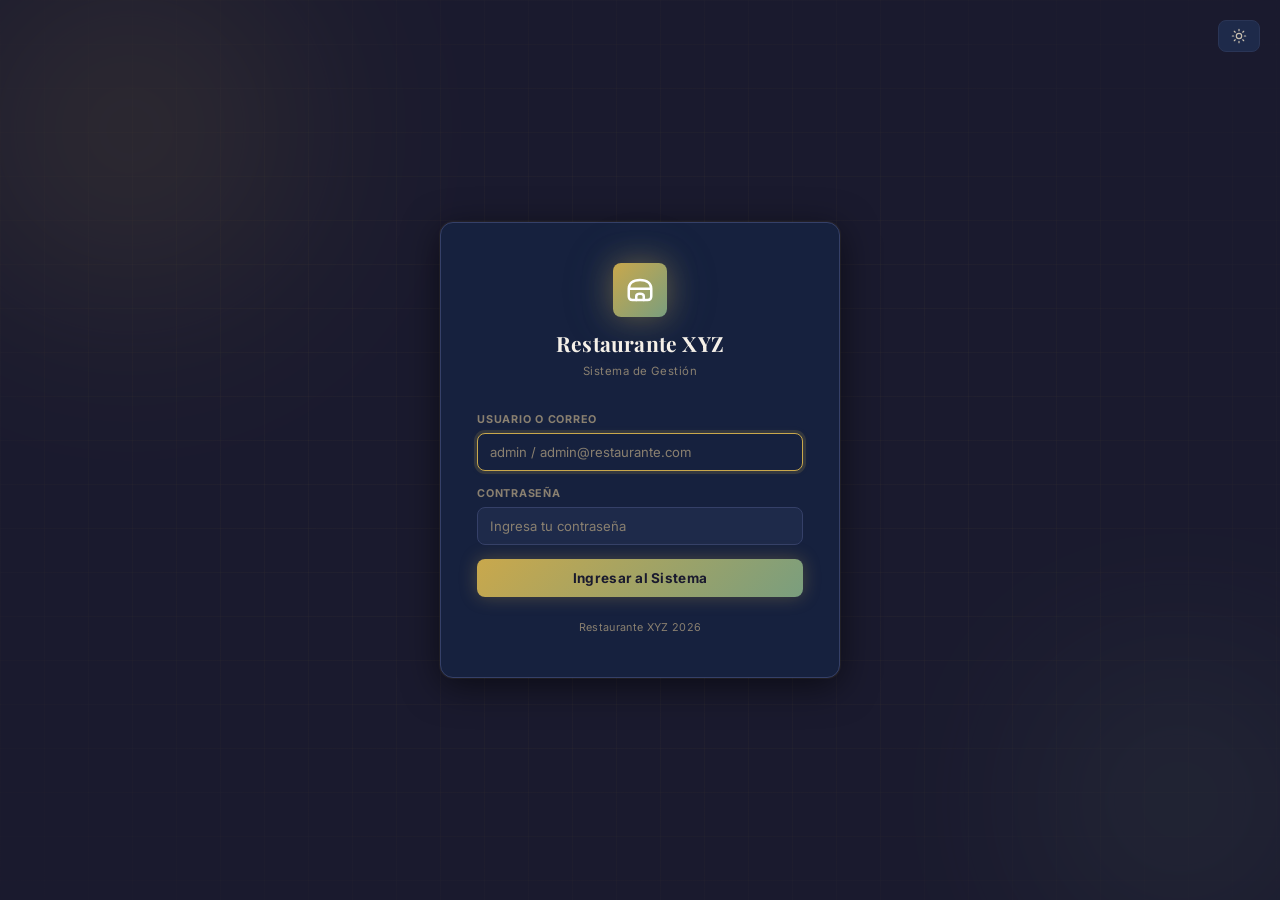
==== index.html @ c01ee467 "Martha: [Desarrollo de codigo de archivos html, js y css]" ====
<!DOCTYPE html>
<html lang="es">
<head>
    <meta charset="UTF-8" />
    <meta name="viewport" content="width=device-width, initial-scale=1.0" />
    <title>Sistema de Gestión - Restaurante XYZ</title>
    <link rel="stylesheet" href="css/main.css" />
</head>
<body>

<button class="theme-toggle login-theme-toggle" type="button" title="Cambiar tema">
    <span data-theme-icon></span>
</button>

<div class="login-page">

    <div class="login-bg">
        <div class="login-bg-grid"></div>
        <div class="login-bg-orb"></div>
        <div class="login-bg-orb"></div>
    </div>

    <div class="login-box">

        <div class="login-logo">
            <div class="login-logo-icon">
                <svg width="30" height="30" viewBox="0 0 24 24" fill="none"
                     xmlns="http://www.w3.org/2000/svg">
                    <path d="M3 11H21M3 11C3 7 6 4 12 4C18 4 21 7 21 11M3 11V17C3 19 4 20 6 20H18C20 20 21 19 21 17V11"
                          stroke="#fff" stroke-width="2" stroke-linecap="round" stroke-linejoin="round"/>
                    <path d="M9 20V17C9 15.5 10 15 12 15C14 15 15 15.5 15 17V20"
                          stroke="#fff" stroke-width="2" stroke-linecap="round" stroke-linejoin="round"/>
                </svg>
            </div>
            <h1>Restaurante XYZ</h1>
            <p>Sistema de Gestión</p>
        </div>

        <div id="login-error" class="login-error hidden">
            <span>!</span>
            <span id="login-error-msg">Error al iniciar sesión.</span>
        </div>

        <form id="login-form" class="login-form" autocomplete="off">

            <div class="form-group">
                <label class="form-label">Usuario o Correo</label>
                <input
                    type="text"
                    id="input-usuario"
                    class="form-control"
                    placeholder="admin / admin@restaurante.com"
                    required
                    autofocus
                />
            </div>

            <div class="form-group">
                <label class="form-label">Contraseña</label>
                <input
                    type="password"
                    id="input-contrasena"
                    class="form-control"
                    placeholder="Ingresa tu contraseña"
                    required
                />
            </div>

            <button
                type="submit"
                class="btn btn-primary btn-full btn-lg"
                id="btn-login">
                Ingresar al Sistema
            </button>

        </form>

        <div class="login-footer">
            Restaurante XYZ 2026
        </div>

    </div>
</div>

<script src="js/config.js"></script>
<script src="js/core/app.js"></script>
<script src="js/core/sesion.guard.js"></script>
<script src="js/services/api.service.js"></script>
<script src="js/services/auth.service.js"></script>

<script>
document.addEventListener('DOMContentLoaded', () => {

    if (SesionGuard.isLogged()) {
        SesionGuard.redirectToDashboard();
        return;
    }

    const form      = document.getElementById('login-form');
    const btnLogin  = document.getElementById('btn-login');
    const errorEl   = document.getElementById('login-error');
    const errorMsg  = document.getElementById('login-error-msg');
    const inputUser = document.getElementById('input-usuario');
    const inputPass = document.getElementById('input-contrasena');

    function showError(msg) {
        errorMsg.textContent = msg;
        errorEl.classList.remove('hidden');
    }

    function hideError() {
        errorEl.classList.add('hidden');
    }

    function setLoading(loading) {
        btnLogin.disabled    = loading;
        btnLogin.textContent = loading ? 'Verificando...' : 'Ingresar al Sistema';
    }

    form.addEventListener('submit', async (e) => {
        e.preventDefault();
        hideError();

        const identificador = inputUser.value.trim();
        const contrasena    = inputPass.value;

        if (!identificador || !contrasena) {
            showError('Complete todos los campos.');
            return;
        }

        setLoading(true);

        const res = await AuthService.login(identificador, contrasena);

        if (res?.ok && res.data?.success) {
            SesionGuard.setSession(res.data.data.token, res.data.data.usuario);
            btnLogin.textContent = 'Acceso concedido ✓';
            setTimeout(() => SesionGuard.redirectToDashboard(), 400);
        } else {
            showError(res?.data?.message || 'Credenciales incorrectas.');
            setLoading(false);
            inputPass.value = '';
            inputPass.focus();
        }
    });

    inputUser.addEventListener('keydown', (e) => {
        if (e.key === 'Enter') {
            e.preventDefault();
            inputPass.focus();
        }
    });

    inputUser.addEventListener('input', hideError);
    inputPass.addEventListener('input', hideError);

});
</script>

</body>
</html>
---- css/main.css ----
@import url('./desing.css');
@import url('./base/reset.css');
@import url('./base/typography.css');
@import url('./componentes/sidebar.css');
@import url('./componentes/topbar.css');
@import url('./componentes/buttons.css');
@import url('./componentes/forms.css');
@import url('./componentes/tables.css');
@import url('./componentes/modals.css');
@import url('./componentes/toast.css');
@import url('./pages/login.css');
@import url('./pages/dashboard.css');
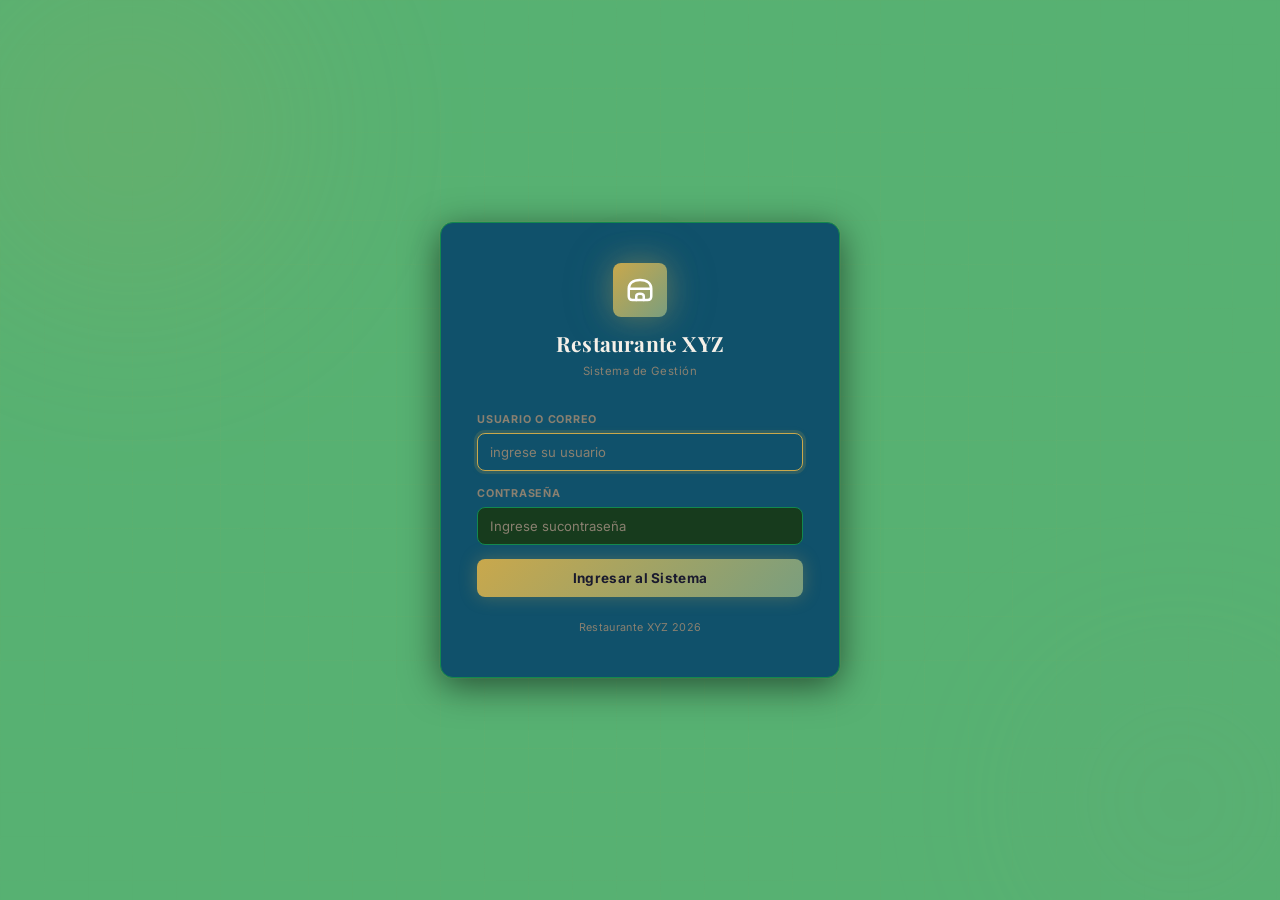
==== commit cc9b219e: "Martha:[ajustes finales]" ====
--- a/index.html
+++ b/index.html
@@ -1,162 +1,154 @@
 <!DOCTYPE html>
 <html lang="es">
+
 <head>
     <meta charset="UTF-8" />
     <meta name="viewport" content="width=device-width, initial-scale=1.0" />
     <title>Sistema de Gestión - Restaurante XYZ</title>
     <link rel="stylesheet" href="css/main.css" />
+    <link rel="preconnect" href="https://fonts.googleapis.com">
+
+    <link rel="preconnect" href="https://fonts.gstatic.com" crossorigin>
+
+    <link
+        href="https://fonts.googleapis.com/css2?family=Playfair+Display:wght@400;600;700&family=Poppins:wght@300;400;500;600;700&display=swap"
+        rel="stylesheet">
 </head>
 <body>
+    
 
-<button class="theme-toggle login-theme-toggle" type="button" title="Cambiar tema">
-    <span data-theme-icon></span>
-</button>
+    <div class="login-page">
 
-<div class="login-page">
+        <div class="login-bg">
+            <div class="login-bg-grid"></div>
+            <div class="login-bg-orb"></div>
+            <div class="login-bg-orb"></div>
+        </div>
 
-    <div class="login-bg">
-        <div class="login-bg-grid"></div>
-        <div class="login-bg-orb"></div>
-        <div class="login-bg-orb"></div>
+        <div class="login-box">
+
+            <div class="login-logo">
+                <div class="login-logo-icon">
+                    <svg width="30" height="30" viewBox="0 0 24 24" fill="none" xmlns="http://www.w3.org/2000/svg">
+                        <path
+                            d="M3 11H21M3 11C3 7 6 4 12 4C18 4 21 7 21 11M3 11V17C3 19 4 20 6 20H18C20 20 21 19 21 17V11"
+                            stroke="#fff" stroke-width="2" stroke-linecap="round" stroke-linejoin="round" />
+                        <path d="M9 20V17C9 15.5 10 15 12 15C14 15 15 15.5 15 17V20" stroke="#fff" stroke-width="2"
+                            stroke-linecap="round" stroke-linejoin="round" />
+                    </svg>
+                </div>
+                <h1>Restaurante XYZ</h1>
+                <p>Sistema de Gestión</p>
+            </div>
+
+            <div id="login-error" class="login-error hidden">
+                <span>!</span>
+                <span id="login-error-msg">Error al iniciar sesión.</span>
+            </div>
+
+            <form id="login-form" class="login-form" autocomplete="off">
+
+                <div class="form-group">
+                    <label class="form-label">Usuario o Correo</label>
+                    <input type="text" id="input-usuario" class="form-control" placeholder="ingrese su usuario" required
+                        autofocus />
+                </div>
+
+                <div class="form-group">
+                    <label class="form-label">Contraseña</label>
+                    <input type="password" id="input-contrasena" class="form-control" placeholder="Ingrese sucontraseña"
+                        required />
+                </div>
+
+                <button type="submit" class="btn btn-primary btn-full btn-lg" id="btn-login">
+                    Ingresar al Sistema
+                </button>
+
+            </form>
+
+            <div class="login-footer">
+                Restaurante XYZ 2026
+            </div>
+
+        </div>
     </div>
 
-    <div class="login-box">
+    <script src="js/config.js"></script>
+    <script src="js/core/app.js"></script>
+    <script src="js/core/sesion.guard.js"></script>
+    <script src="js/services/api.service.js"></script>
+    <script src="js/services/auth.service.js"></script>
 
-        <div class="login-logo">
-            <div class="login-logo-icon">
-                <svg width="30" height="30" viewBox="0 0 24 24" fill="none"
-                     xmlns="http://www.w3.org/2000/svg">
-                    <path d="M3 11H21M3 11C3 7 6 4 12 4C18 4 21 7 21 11M3 11V17C3 19 4 20 6 20H18C20 20 21 19 21 17V11"
-                          stroke="#fff" stroke-width="2" stroke-linecap="round" stroke-linejoin="round"/>
-                    <path d="M9 20V17C9 15.5 10 15 12 15C14 15 15 15.5 15 17V20"
-                          stroke="#fff" stroke-width="2" stroke-linecap="round" stroke-linejoin="round"/>
-                </svg>
-            </div>
-            <h1>Restaurante XYZ</h1>
-            <p>Sistema de Gestión</p>
-        </div>
+    <script>
+        document.addEventListener('DOMContentLoaded', () => {
 
-        <div id="login-error" class="login-error hidden">
-            <span>!</span>
-            <span id="login-error-msg">Error al iniciar sesión.</span>
-        </div>
+            if (SesionGuard.isLogged()) {
+                SesionGuard.redirectToDashboard();
+                return;
+            }
 
-        <form id="login-form" class="login-form" autocomplete="off">
+            const form = document.getElementById('login-form');
+            const btnLogin = document.getElementById('btn-login');
+            const errorEl = document.getElementById('login-error');
+            const errorMsg = document.getElementById('login-error-msg');
+            const inputUser = document.getElementById('input-usuario');
+            const inputPass = document.getElementById('input-contrasena');
 
-            <div class="form-group">
-                <label class="form-label">Usuario o Correo</label>
-                <input
-                    type="text"
-                    id="input-usuario"
-                    class="form-control"
-                    placeholder="admin / admin@restaurante.com"
-                    required
-                    autofocus
-                />
-            </div>
+            function showError(msg) {
+                errorMsg.textContent = msg;
+                errorEl.classList.remove('hidden');
+            }
 
-            <div class="form-group">
-                <label class="form-label">Contraseña</label>
-                <input
-                    type="password"
-                    id="input-contrasena"
-                    class="form-control"
-                    placeholder="Ingresa tu contraseña"
-                    required
-                />
-            </div>
+            function hideError() {
+                errorEl.classList.add('hidden');
+            }
 
-            <button
-                type="submit"
-                class="btn btn-primary btn-full btn-lg"
-                id="btn-login">
-                Ingresar al Sistema
-            </button>
+            function setLoading(loading) {
+                btnLogin.disabled = loading;
+                btnLogin.textContent = loading ? 'Verificando...' : 'Ingresar al Sistema';
+            }
 
-        </form>
+            form.addEventListener('submit', async (e) => {
+                e.preventDefault();
+                hideError();
 
-        <div class="login-footer">
-            Restaurante XYZ 2026
-        </div>
+                const identificador = inputUser.value.trim();
+                const contrasena = inputPass.value;
 
-    </div>
-</div>
+                if (!identificador || !contrasena) {
+                    showError('Complete todos los campos.');
+                    return;
+                }
 
-<script src="js/config.js"></script>
-<script src="js/core/app.js"></script>
-<script src="js/core/sesion.guard.js"></script>
-<script src="js/services/api.service.js"></script>
-<script src="js/services/auth.service.js"></script>
+                setLoading(true);
 
-<script>
-document.addEventListener('DOMContentLoaded', () => {
+                const res = await AuthService.login(identificador, contrasena);
 
-    if (SesionGuard.isLogged()) {
-        SesionGuard.redirectToDashboard();
-        return;
-    }
+                if (res?.ok && res.data?.success) {
+                    SesionGuard.setSession(res.data.data.token, res.data.data.usuario);
+                    btnLogin.textContent = 'Acceso concedido ✓';
+                    setTimeout(() => SesionGuard.redirectToDashboard(), 400);
+                } else {
+                    showError(res?.data?.message || 'Credenciales incorrectas.');
+                    setLoading(false);
+                    inputPass.value = '';
+                    inputPass.focus();
+                }
+            });
 
-    const form      = document.getElementById('login-form');
-    const btnLogin  = document.getElementById('btn-login');
-    const errorEl   = document.getElementById('login-error');
-    const errorMsg  = document.getElementById('login-error-msg');
-    const inputUser = document.getElementById('input-usuario');
-    const inputPass = document.getElementById('input-contrasena');
+            inputUser.addEventListener('keydown', (e) => {
+                if (e.key === 'Enter') {
+                    e.preventDefault();
+                    inputPass.focus();
+                }
+            });
 
-    function showError(msg) {
-        errorMsg.textContent = msg;
-        errorEl.classList.remove('hidden');
-    }
+            inputUser.addEventListener('input', hideError);
+            inputPass.addEventListener('input', hideError);
 
-    function hideError() {
-        errorEl.classList.add('hidden');
-    }
-
-    function setLoading(loading) {
-        btnLogin.disabled    = loading;
-        btnLogin.textContent = loading ? 'Verificando...' : 'Ingresar al Sistema';
-    }
-
-    form.addEventListener('submit', async (e) => {
-        e.preventDefault();
-        hideError();
-
-        const identificador = inputUser.value.trim();
-        const contrasena    = inputPass.value;
-
-        if (!identificador || !contrasena) {
-            showError('Complete todos los campos.');
-            return;
-        }
-
-        setLoading(true);
-
-        const res = await AuthService.login(identificador, contrasena);
-
-        if (res?.ok && res.data?.success) {
-            SesionGuard.setSession(res.data.data.token, res.data.data.usuario);
-            btnLogin.textContent = 'Acceso concedido ✓';
-            setTimeout(() => SesionGuard.redirectToDashboard(), 400);
-        } else {
-            showError(res?.data?.message || 'Credenciales incorrectas.');
-            setLoading(false);
-            inputPass.value = '';
-            inputPass.focus();
-        }
-    });
-
-    inputUser.addEventListener('keydown', (e) => {
-        if (e.key === 'Enter') {
-            e.preventDefault();
-            inputPass.focus();
-        }
-    });
-
-    inputUser.addEventListener('input', hideError);
-    inputPass.addEventListener('input', hideError);
-
-});
-</script>
+        });
+    </script>
 
 </body>
+
 </html>
